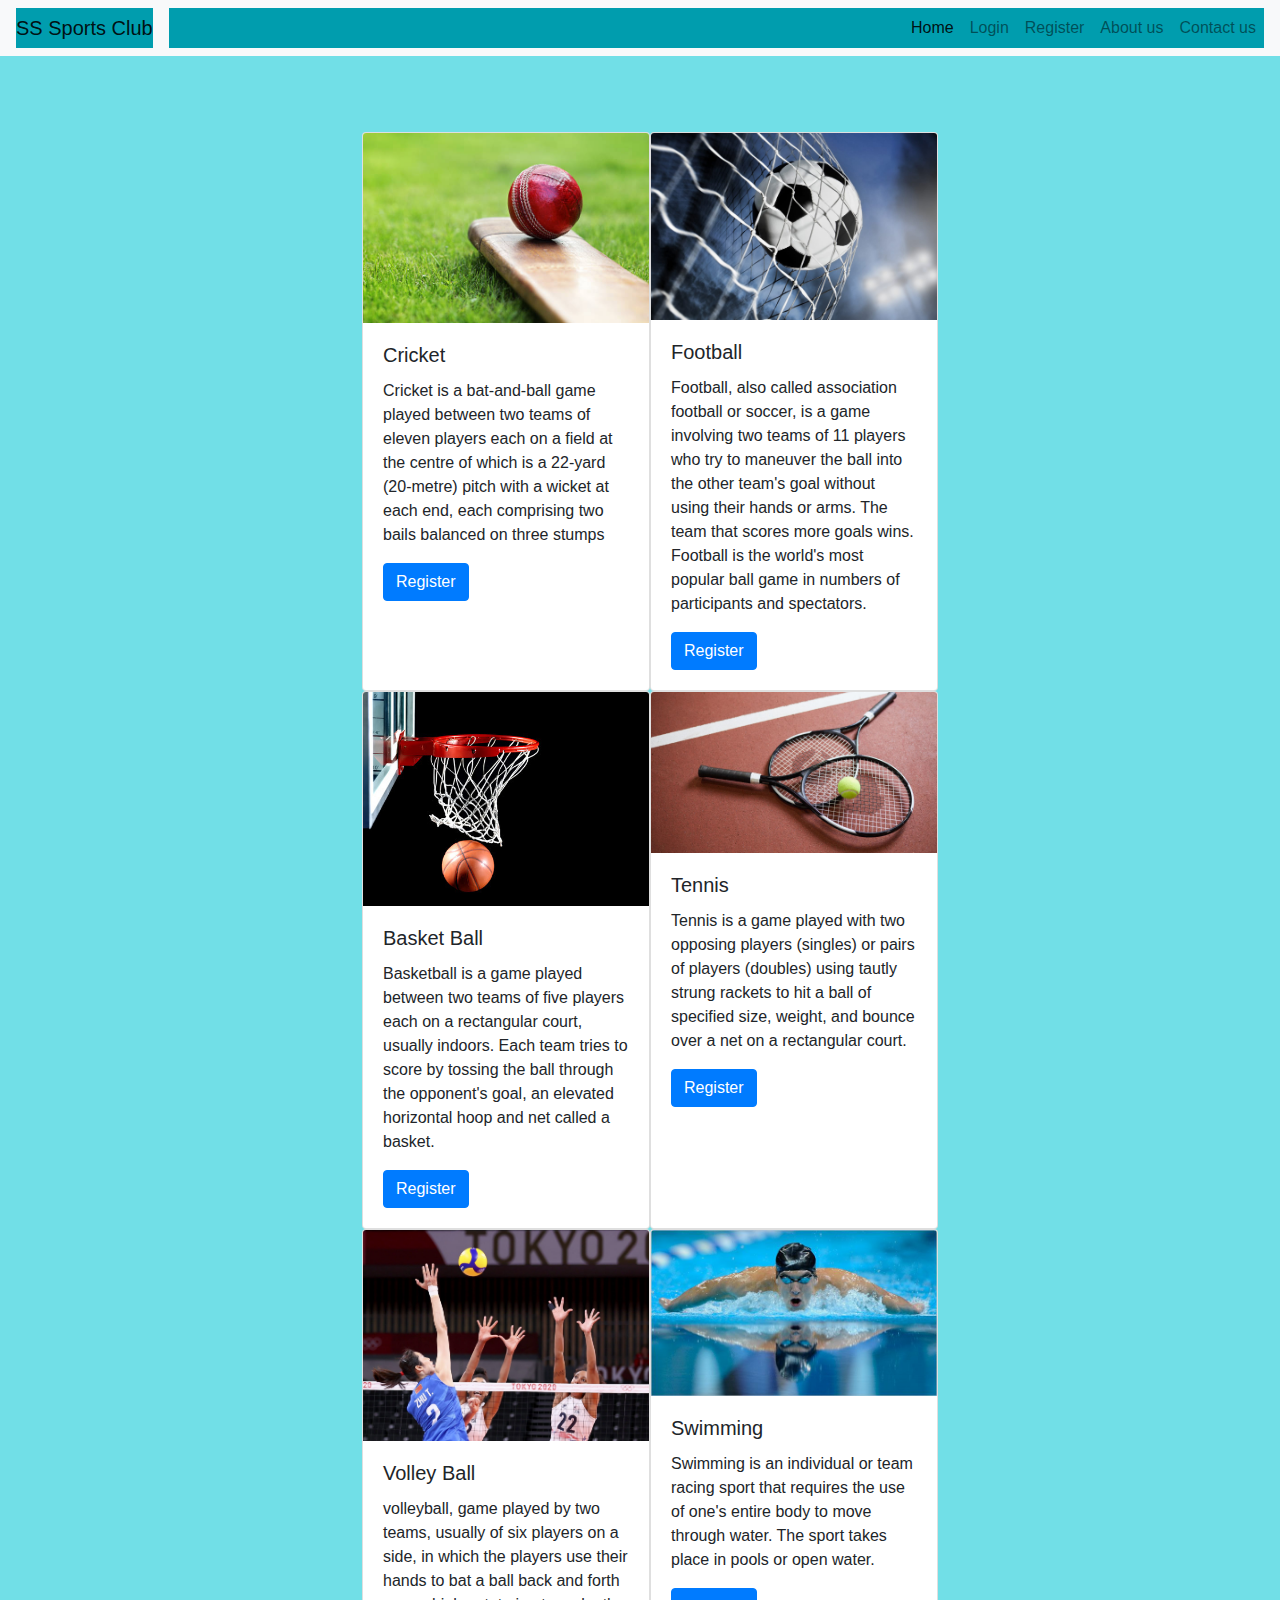
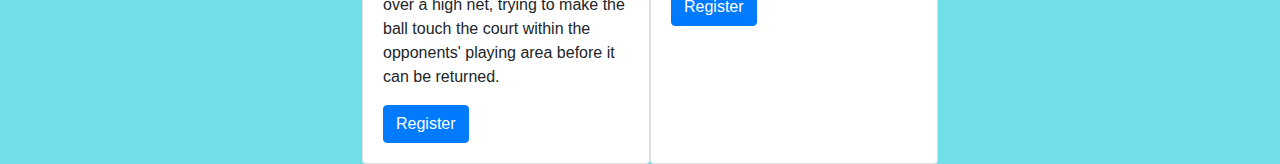
==== home.html @ 04c7a8ce "Add files via upload" ====
<!DOCTYPE html>
<html lang="en">
<head>
    <meta charset="UTF-8">
    <meta http-equiv="X-UA-Compatible" content="IE=edge">
    <meta name="viewport" content="width=device-width, initial-scale=1.0">
    <link rel="stylesheet" href="https://stackpath.bootstrapcdn.com/bootstrap/4.3.1/css/bootstrap.min.css" integrity="sha384-ggOyR0iXCbMQv3Xipma34MD+dH/1fQ784/j6cY/iJTQUOhcWr7x9JvoRxT2MZw1T" crossorigin="anonymous">
    <link rel="stylesheet" href="home.css">
    <title>Document</title>
</head>
<body>
    <nav class="navbar navbar-expand-lg navbar-light bg-light">
        <a class="navbar-brand" href="#">SS Sports Club</a>
        <button class="navbar-toggler" type="button" data-toggle="collapse" data-target="#navbarNav" aria-controls="navbarNav" aria-expanded="false" aria-label="Toggle navigation">
          <span class="navbar-toggler-icon"></span>
        </button>
        <div class="collapse navbar-collapse" id="navbarNav">
          <ul class="navbar-nav">
            <li class="nav-item active">
              <a class="nav-link" href="#">Home <span class="sr-only">(current)</span></a>
            </li>
            <li class="nav-item">
              <a class="nav-link" href="#">Login</a>
            </li>
            <li class="nav-item">
                <a class="nav-link" href="#">Register</a>
              </li>
            <li class="nav-item">
              <a class="nav-link" href="#">About us</a>
            </li>
            <li class="nav-item">
              <a class="nav-link" href="#">Contact us</a>
            </li>
            
          </ul>
        </div>
      </nav>
      <div class="sports-cards">
       <div class="one">
        <div class="card" style="width: 18rem;">
            <img src="Cricket.jpeg" class="card-img-top" alt="...">
            <div class="card-body">
              <h5 class="card-title">Cricket</h5>
              <p class="card-text">Cricket is a bat-and-ball game played between two teams of eleven players each on a field at the centre of which is a 22-yard (20-metre) pitch with a wicket at each end, each comprising two bails balanced on three stumps</p>
              <a href="#" class="btn btn-primary">Register</a>
            </div>
        </div>
            <div class="card" style="width: 18rem;">
                <img src="Football.jpeg" class="card-img-top" alt="...">
                <div class="card-body">
                  <h5 class="card-title">Football</h5>
                  <p class="card-text">Football, also called association football or soccer, is a game involving two teams of 11 players who try to maneuver the ball into the other team's goal without using their hands or arms. The team that scores more goals wins. Football is the world's most popular ball game in numbers of participants and spectators.</p>
                  <a href="#" class="btn btn-primary">Register</a>
                </div>
              </div>
       </div>
              <div class="two">
                <div class="card" style="width: 18rem;">
                    <img src="Basketball.jpeg" class="card-img-top" alt="...">
                    <div class="card-body">
                      <h5 class="card-title">Basket Ball</h5>
                      <p class="card-text">Basketball is a game played between two teams of five players each on a rectangular court, usually indoors. Each team tries to score by tossing the ball through the opponent's goal, an elevated horizontal hoop and net called a basket.</p>
                      <a href="#" class="btn btn-primary">Register</a>
                    </div>
                  </div>
                  <div class="card" style="width: 18rem;">
                    <img src="Tennis.jpeg" class="card-img-top" alt="...">
                    <div class="card-body">
                      <h5 class="card-title">Tennis</h5>
                      <p class="card-text">Tennis is a game played with two opposing players (singles) or pairs of players (doubles) using tautly strung rackets to hit a ball of specified size, weight, and bounce over a net on a rectangular court.</p>
                      <a href="#" class="btn btn-primary">Register</a>
                    </div>
                  </div>
              </div>
              <div class="three">
                <div class="card" style="width: 18rem;">
                    <img src="Volleball.jpeg" class="card-img-top" alt="...">
                    <div class="card-body">
                      <h5 class="card-title">Volley Ball</h5>
                      <p class="card-text">volleyball, game played by two teams, usually of six players on a side, in which the players use their hands to bat a ball back and forth over a high net, trying to make the ball touch the court within the opponents' playing area before it can be returned.</p>
                      <a href="#" class="btn btn-primary">Register</a>
                    </div>
                  </div>
                  <div class="card" style="width: 18rem;">
                    <img src="Swimming.jpeg" class="card-img-top" alt="...">
                    <div class="card-body">
                      <h5 class="card-title">Swimming</h5>
                      <p class="card-text">Swimming is an individual or team racing sport that requires the use of one's entire body to move through water. The sport takes place in pools or open water.</p>
                      <a href="#" class="btn btn-primary">Register</a>
                    </div>
                  </div>
              </div>
          
      </div>
</body>
</html>
---- home.css ----
body{
    background-color: #71dfe7;
}


.navbar-brand{
    background-color: #009dae;
}
.navbar-collapse{
    display: flex;
    justify-content: end;
    background-color: #009dae;
    
}
.sports-cards{
    margin-top: 2cm;
    background-color: #71dfe7;
    width: 1300px;
    display: flex;
    flex-direction: column;
    justify-content: center;
    align-items: center;
    image-rendering: auto;
}
.one{
    display: flex;
}
.two{
    display: flex;
}
.three{
    display: flex;
}
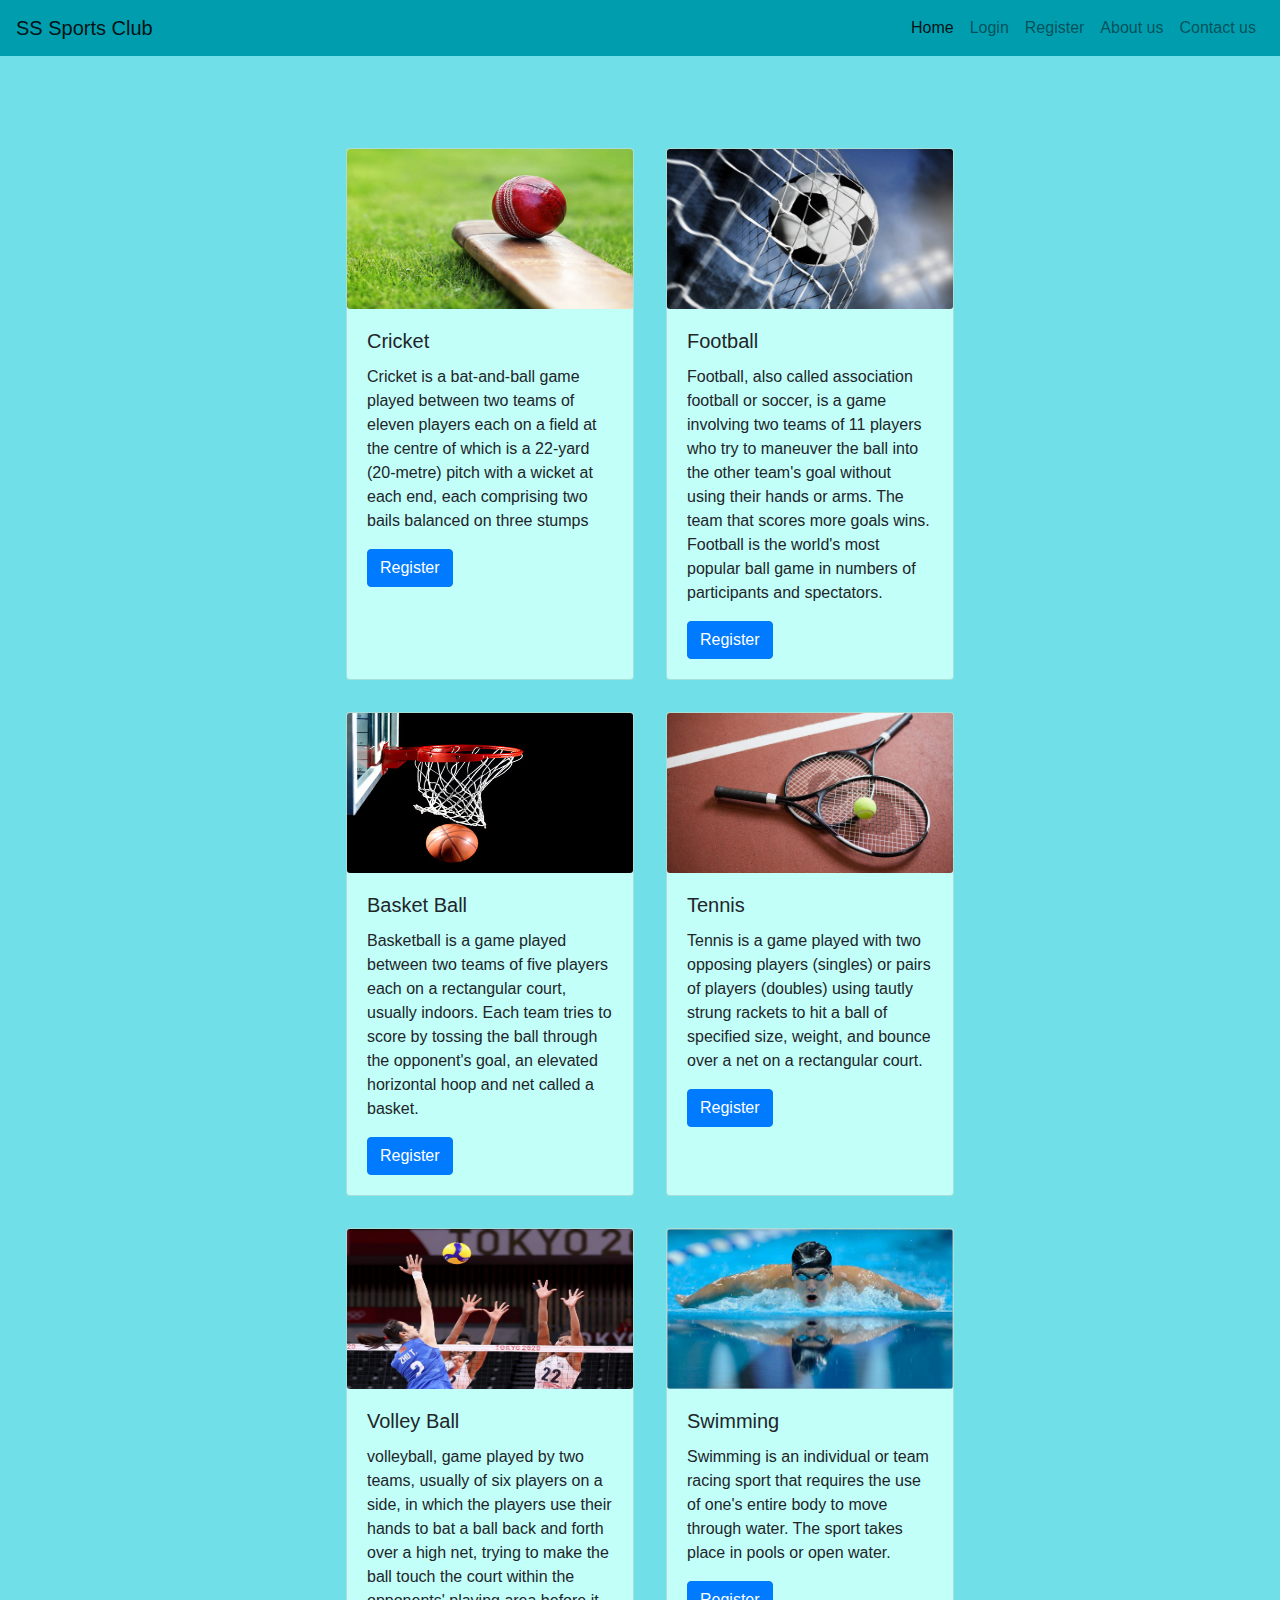
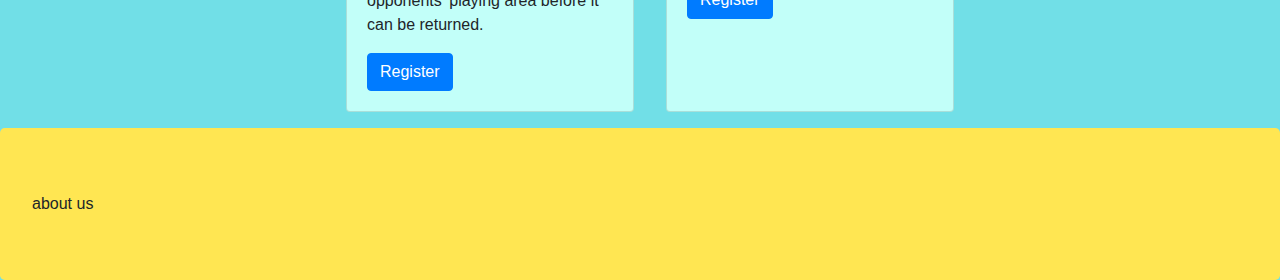
==== commit ce843270: "first commit" ====
--- a/home.html
+++ b/home.html
@@ -9,7 +9,7 @@
     <title>Document</title>
 </head>
 <body>
-    <nav class="navbar navbar-expand-lg navbar-light bg-light">
+    <nav class="navbar navbar-expand-lg navbar-light primary">
         <a class="navbar-brand" href="#">SS Sports Club</a>
         <button class="navbar-toggler" type="button" data-toggle="collapse" data-target="#navbarNav" aria-controls="navbarNav" aria-expanded="false" aria-label="Toggle navigation">
           <span class="navbar-toggler-icon"></span>
@@ -38,7 +38,7 @@
       <div class="sports-cards">
        <div class="one">
         <div class="card" style="width: 18rem;">
-            <img src="Cricket.jpeg" class="card-img-top" alt="...">
+            <img src="Cricket.jpeg" class="card-img-top card-img" alt="...">
             <div class="card-body">
               <h5 class="card-title">Cricket</h5>
               <p class="card-text">Cricket is a bat-and-ball game played between two teams of eleven players each on a field at the centre of which is a 22-yard (20-metre) pitch with a wicket at each end, each comprising two bails balanced on three stumps</p>
@@ -46,7 +46,7 @@
             </div>
         </div>
             <div class="card" style="width: 18rem;">
-                <img src="Football.jpeg" class="card-img-top" alt="...">
+                <img src="Football.jpeg" class="card-img-top card-img" alt="...">
                 <div class="card-body">
                   <h5 class="card-title">Football</h5>
                   <p class="card-text">Football, also called association football or soccer, is a game involving two teams of 11 players who try to maneuver the ball into the other team's goal without using their hands or arms. The team that scores more goals wins. Football is the world's most popular ball game in numbers of participants and spectators.</p>
@@ -56,7 +56,7 @@
        </div>
               <div class="two">
                 <div class="card" style="width: 18rem;">
-                    <img src="Basketball.jpeg" class="card-img-top" alt="...">
+                    <img src="Basketball.jpeg" class="card-img-top card-img" alt="...">
                     <div class="card-body">
                       <h5 class="card-title">Basket Ball</h5>
                       <p class="card-text">Basketball is a game played between two teams of five players each on a rectangular court, usually indoors. Each team tries to score by tossing the ball through the opponent's goal, an elevated horizontal hoop and net called a basket.</p>
@@ -64,7 +64,7 @@
                     </div>
                   </div>
                   <div class="card" style="width: 18rem;">
-                    <img src="Tennis.jpeg" class="card-img-top" alt="...">
+                    <img src="Tennis.jpeg" class="card-img-top card-img" alt="...">
                     <div class="card-body">
                       <h5 class="card-title">Tennis</h5>
                       <p class="card-text">Tennis is a game played with two opposing players (singles) or pairs of players (doubles) using tautly strung rackets to hit a ball of specified size, weight, and bounce over a net on a rectangular court.</p>
@@ -74,7 +74,7 @@
               </div>
               <div class="three">
                 <div class="card" style="width: 18rem;">
-                    <img src="Volleball.jpeg" class="card-img-top" alt="...">
+                    <img src="Volleball.jpeg" class="card-img-top card-img" alt="...">
                     <div class="card-body">
                       <h5 class="card-title">Volley Ball</h5>
                       <p class="card-text">volleyball, game played by two teams, usually of six players on a side, in which the players use their hands to bat a ball back and forth over a high net, trying to make the ball touch the court within the opponents' playing area before it can be returned.</p>
@@ -82,7 +82,7 @@
                     </div>
                   </div>
                   <div class="card" style="width: 18rem;">
-                    <img src="Swimming.jpeg" class="card-img-top" alt="...">
+                    <img src="Swimming.jpeg" class="card-img-top card-img" alt="...">
                     <div class="card-body">
                       <h5 class="card-title">Swimming</h5>
                       <p class="card-text">Swimming is an individual or team racing sport that requires the use of one's entire body to move through water. The sport takes place in pools or open water.</p>
@@ -92,5 +92,10 @@
               </div>
           
       </div>
+      <footer> 
+        <div class="jumbotron">
+        <head>about us</head>
+        </div>
+      </footer>
 </body>
 </html>--- a/home.css
+++ b/home.css
@@ -1,16 +1,18 @@
 
 body{
     background-color: #71dfe7;
+    padding-bottom: 0cm;
+    margin-bottom: 0cm;
 }
 
 
-.navbar-brand{
+.primary{
     background-color: #009dae;
 }
 .navbar-collapse{
     display: flex;
     justify-content: end;
-    background-color: #009dae;
+    
     
 }
 .sports-cards{
@@ -21,7 +23,7 @@
     flex-direction: column;
     justify-content: center;
     align-items: center;
-    image-rendering: auto;
+
 }
 .one{
     display: flex;
@@ -31,4 +33,18 @@
 }
 .three{
     display: flex;
+}
+.card-img{
+    height: 10rem;
+    /*width: 15rem;*/
+    width: 100%vw;
+
+}
+.jumbotron{
+    background-color: #ffe652;
+    margin-bottom: 0cm;
+}
+.card{
+    background-color: #c2fff9;
+    margin:1rem;
 }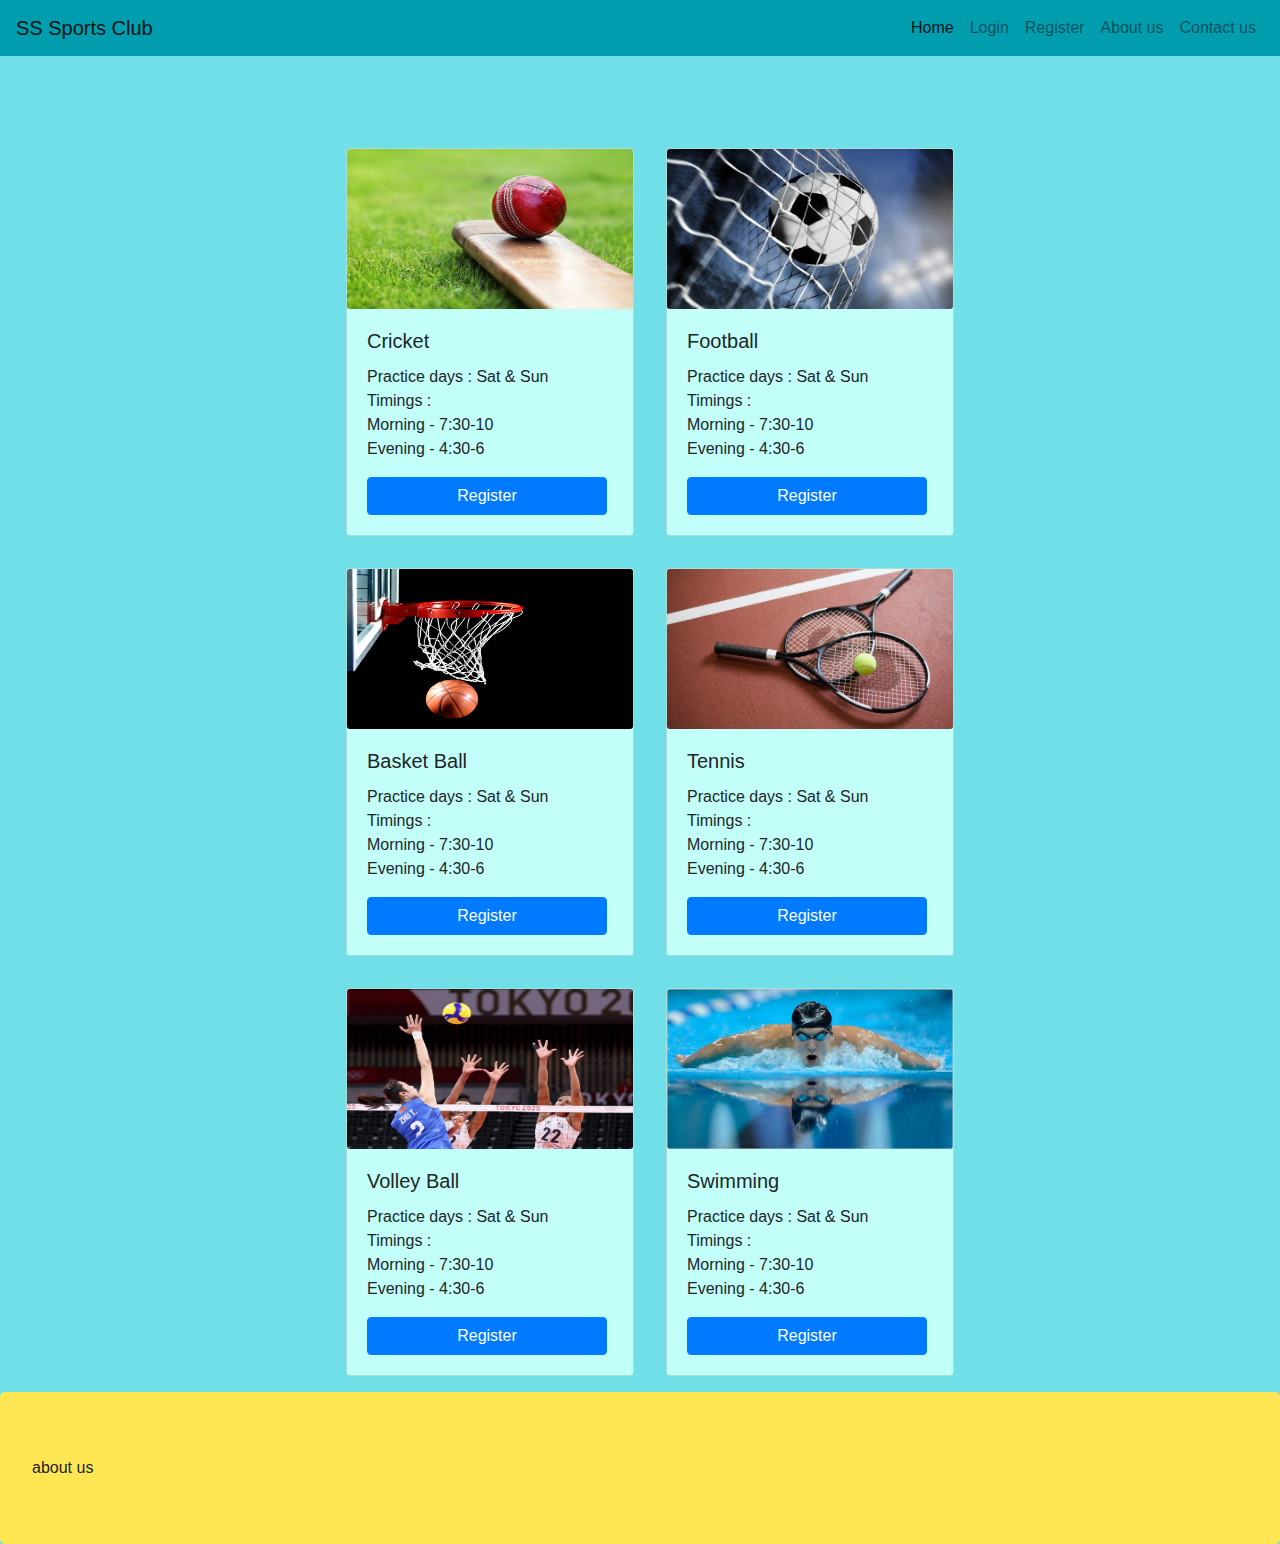
==== commit dd26077a: "thrd commit" ====
--- a/home.html
+++ b/home.html
@@ -20,10 +20,10 @@
               <a class="nav-link" href="#">Home <span class="sr-only">(current)</span></a>
             </li>
             <li class="nav-item">
-              <a class="nav-link" href="#">Login</a>
+              <a class="nav-link" href="ssclublogin.html">Login</a>
             </li>
             <li class="nav-item">
-                <a class="nav-link" href="#">Register</a>
+                <a class="nav-link" href="ssclubsignup.html">Register</a>
               </li>
             <li class="nav-item">
               <a class="nav-link" href="#">About us</a>
@@ -41,16 +41,22 @@
             <img src="Cricket.jpeg" class="card-img-top card-img" alt="...">
             <div class="card-body">
               <h5 class="card-title">Cricket</h5>
-              <p class="card-text">Cricket is a bat-and-ball game played between two teams of eleven players each on a field at the centre of which is a 22-yard (20-metre) pitch with a wicket at each end, each comprising two bails balanced on three stumps</p>
-              <a href="#" class="btn btn-primary">Register</a>
+              <p class="card-text">Practice days : Sat & Sun <br />
+                Timings :<br />
+                Morning - 7:30-10<br />
+                Evening - 4:30-6</p>
+              <a href="ssclubsignup.html" class="btn btn-primary">Register</a>
             </div>
         </div>
             <div class="card" style="width: 18rem;">
                 <img src="Football.jpeg" class="card-img-top card-img" alt="...">
                 <div class="card-body">
                   <h5 class="card-title">Football</h5>
-                  <p class="card-text">Football, also called association football or soccer, is a game involving two teams of 11 players who try to maneuver the ball into the other team's goal without using their hands or arms. The team that scores more goals wins. Football is the world's most popular ball game in numbers of participants and spectators.</p>
-                  <a href="#" class="btn btn-primary">Register</a>
+                  <p class="card-text">Practice days : Sat & Sun <br />
+                    Timings :<br />
+                    Morning - 7:30-10<br />
+                    Evening - 4:30-6</p>
+                  <a href="ssclubsignup.html" class="btn btn-primary">Register</a>
                 </div>
               </div>
        </div>
@@ -59,16 +65,22 @@
                     <img src="Basketball.jpeg" class="card-img-top card-img" alt="...">
                     <div class="card-body">
                       <h5 class="card-title">Basket Ball</h5>
-                      <p class="card-text">Basketball is a game played between two teams of five players each on a rectangular court, usually indoors. Each team tries to score by tossing the ball through the opponent's goal, an elevated horizontal hoop and net called a basket.</p>
-                      <a href="#" class="btn btn-primary">Register</a>
+                      <p class="card-text">Practice days : Sat & Sun <br />
+                        Timings :<br />
+                        Morning - 7:30-10<br />
+                        Evening - 4:30-6</p>
+                      <a href="ssclubsignup.html" class="btn btn-primary">Register</a>
                     </div>
                   </div>
                   <div class="card" style="width: 18rem;">
                     <img src="Tennis.jpeg" class="card-img-top card-img" alt="...">
                     <div class="card-body">
                       <h5 class="card-title">Tennis</h5>
-                      <p class="card-text">Tennis is a game played with two opposing players (singles) or pairs of players (doubles) using tautly strung rackets to hit a ball of specified size, weight, and bounce over a net on a rectangular court.</p>
-                      <a href="#" class="btn btn-primary">Register</a>
+                      <p class="card-text">Practice days : Sat & Sun <br />
+                        Timings :<br />
+                        Morning - 7:30-10<br />
+                        Evening - 4:30-6</p>
+                      <a href="ssclubsignup.html" class="btn btn-primary">Register</a>
                     </div>
                   </div>
               </div>
@@ -77,16 +89,22 @@
                     <img src="Volleball.jpeg" class="card-img-top card-img" alt="...">
                     <div class="card-body">
                       <h5 class="card-title">Volley Ball</h5>
-                      <p class="card-text">volleyball, game played by two teams, usually of six players on a side, in which the players use their hands to bat a ball back and forth over a high net, trying to make the ball touch the court within the opponents' playing area before it can be returned.</p>
-                      <a href="#" class="btn btn-primary">Register</a>
+                      <p class="card-text">Practice days : Sat & Sun <br />
+                        Timings :<br />
+                        Morning - 7:30-10<br />
+                        Evening - 4:30-6</p>
+                      <a href="ssclubsignup.html" class="btn btn-primary">Register</a>
                     </div>
                   </div>
                   <div class="card" style="width: 18rem;">
                     <img src="Swimming.jpeg" class="card-img-top card-img" alt="...">
                     <div class="card-body">
                       <h5 class="card-title">Swimming</h5>
-                      <p class="card-text">Swimming is an individual or team racing sport that requires the use of one's entire body to move through water. The sport takes place in pools or open water.</p>
-                      <a href="#" class="btn btn-primary">Register</a>
+                      <p class="card-text">Practice days : Sat & Sun <br />
+                        Timings :<br />
+                        Morning - 7:30-10<br />
+                        Evening - 4:30-6</p>
+                      <a href="ssclubsignup.html" class="btn btn-primary">Register</a>
                     </div>
                   </div>
               </div>
--- a/home.css
+++ b/home.css
@@ -47,4 +47,12 @@
 .card{
     background-color: #c2fff9;
     margin:1rem;
-}+}
+.btn-primary {
+    width: 15rem;
+  }
+  .card:hover {
+    box-shadow: 0px 0px 2px 2px rgba(194, 194, 194, 0.384);
+    outline: 1px solid rgb(34, 7, 59);
+    background-color: rgb(255, 255, 255);
+  }